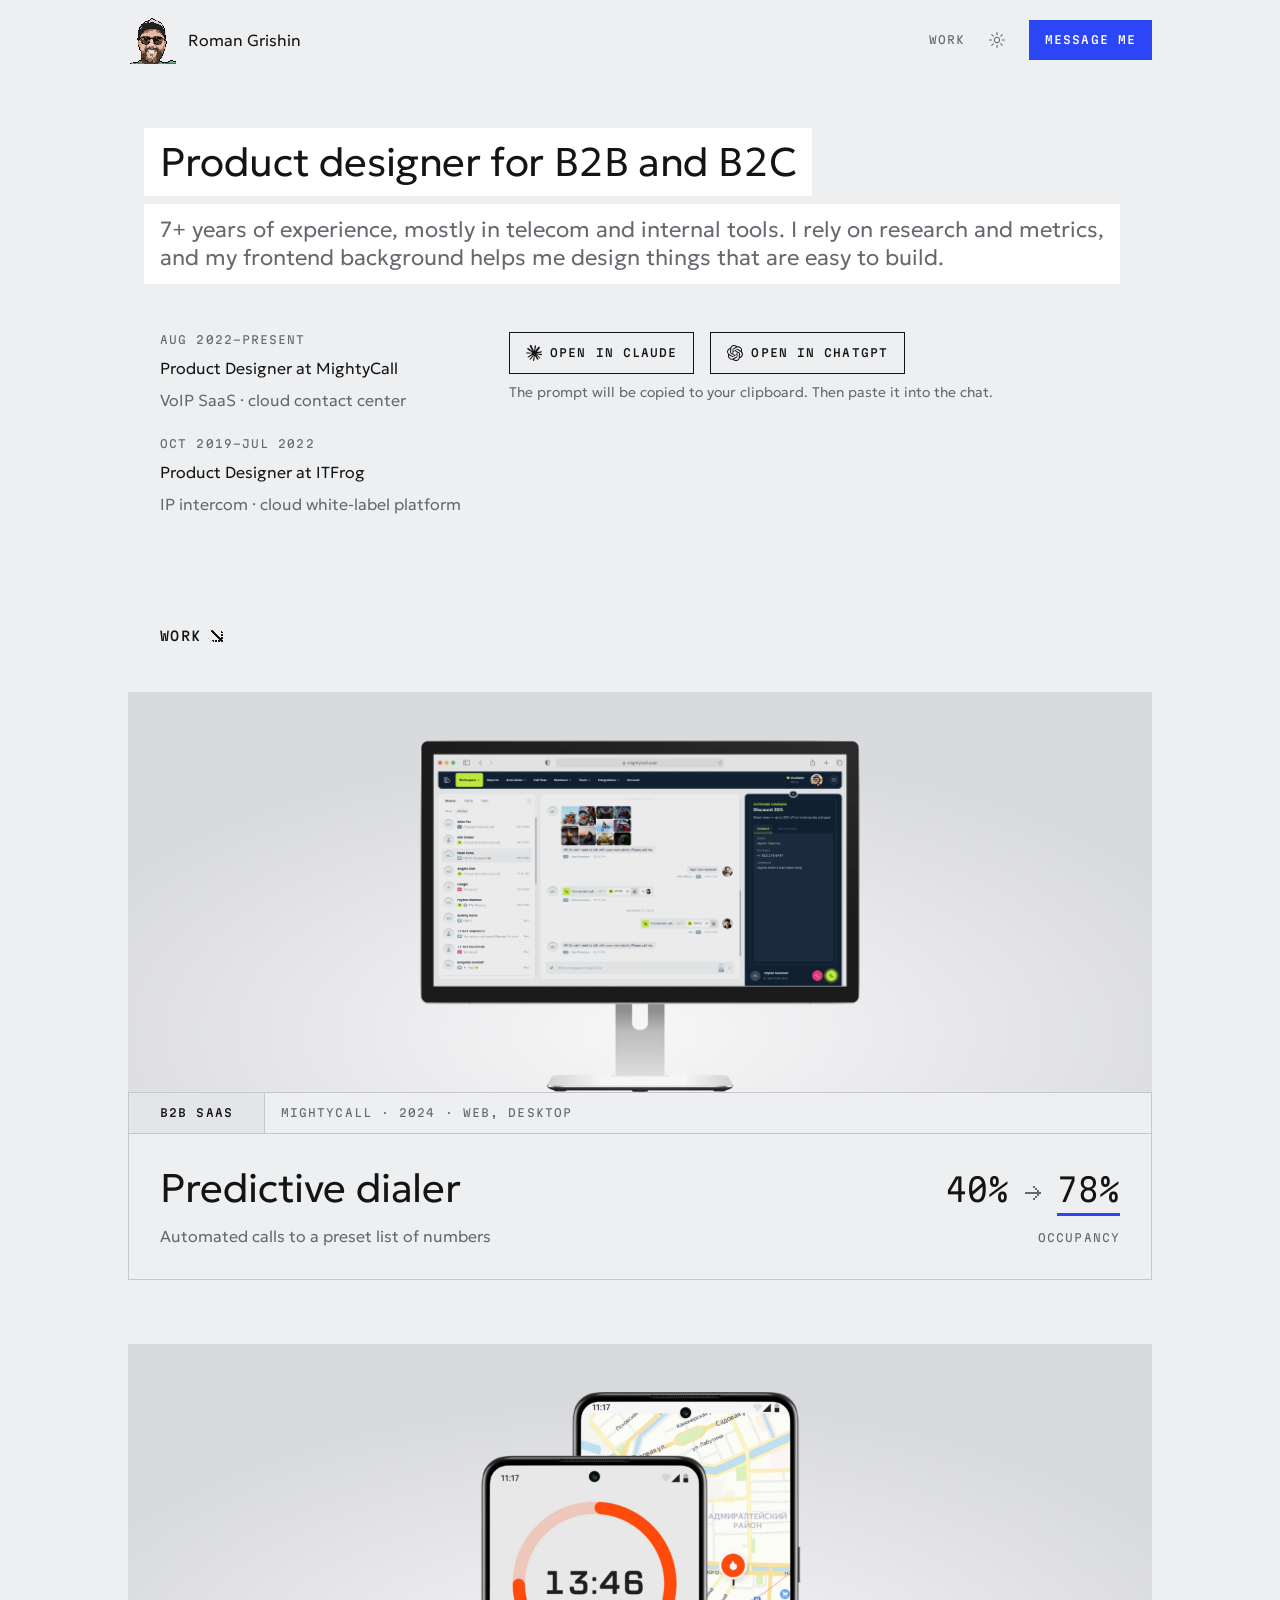
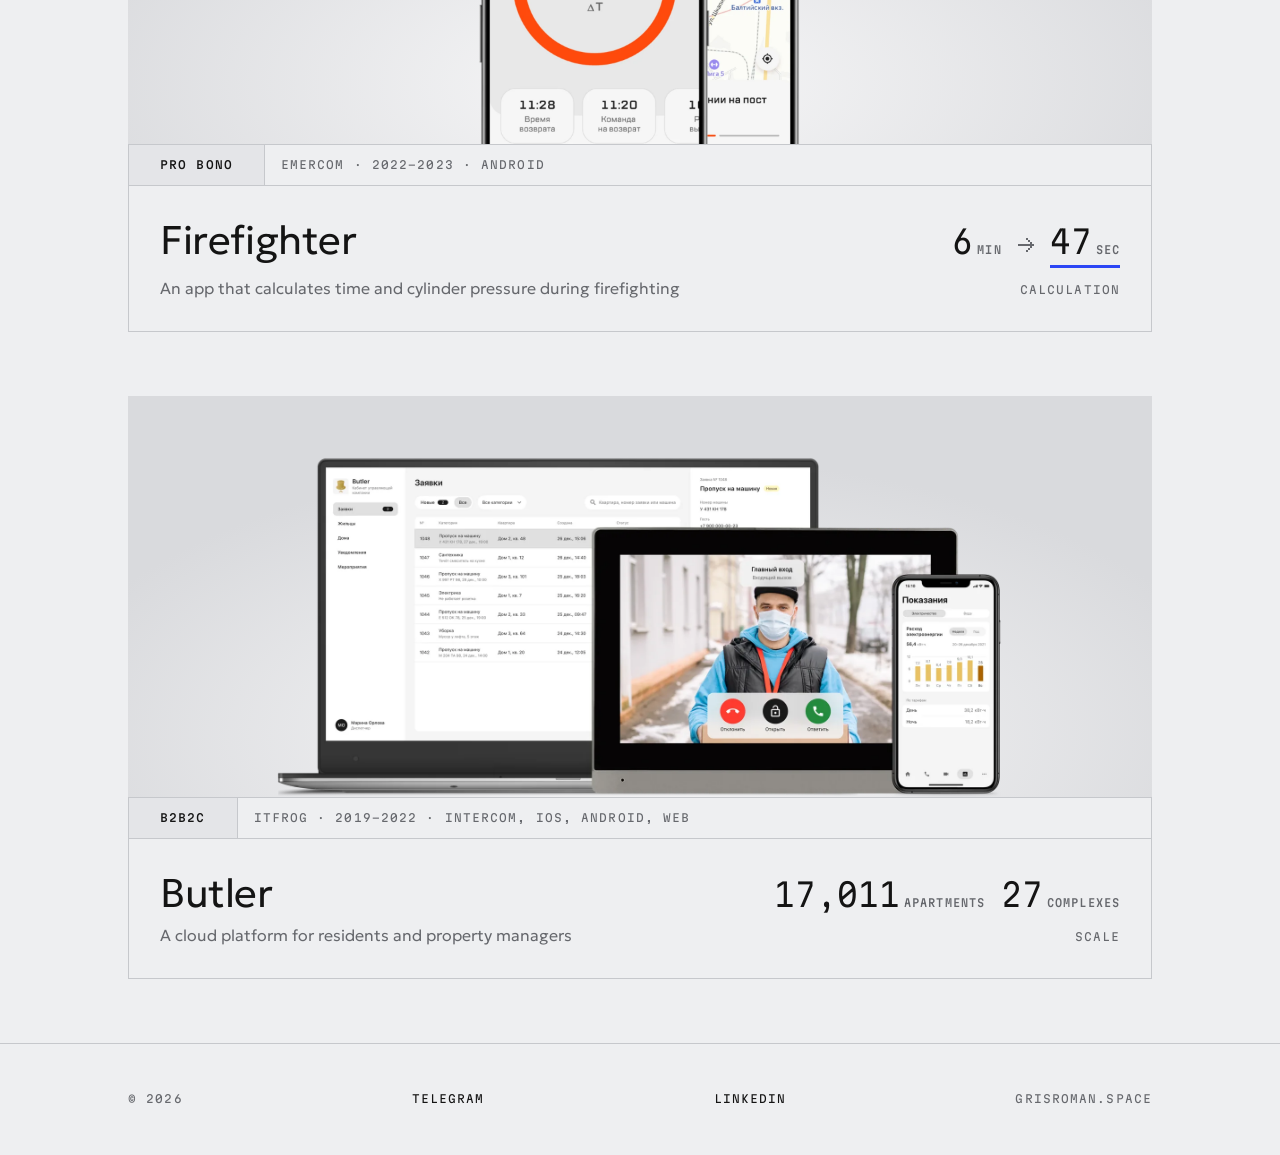
==== en/index.html @ 00d0a49c "Английская главная - Главная на английском: /en/ - Строки, которые пишет скрипт (подсказка темы, кно" ====
<!doctype html>
<html lang="en">
<head>
  <meta charset="utf-8">
  <meta name="viewport" content="width=device-width, initial-scale=1">
  <title>Roman Grishin — Product Designer</title>
  <meta name="description" content="Product designer for B2B and B2C SaaS. Case studies: MightyCall predictive dialer, Firefighter, Butler.">
  <link rel="alternate" hreflang="ru" href="https://grisroman.space/">
  <link rel="alternate" hreflang="en" href="https://grisroman.space/en/">
  <!-- Тема — до отрисовки, чтобы не было вспышки светлой -->
  <script>
    (function () {
      var root = document.documentElement;
      try { var t = localStorage.getItem('theme'); if (t === 'light' || t === 'dark') root.dataset.theme = t; } catch (e) {}
      root.classList.add('js');
    })();
  </script>
  <link rel="preconnect" href="https://fonts.googleapis.com">
  <link rel="preconnect" href="https://fonts.gstatic.com" crossorigin>
  <link rel="stylesheet" href="https://fonts.googleapis.com/css2?family=Geologica:wght@300;400&family=Martian+Mono:wdth,wght@87.5..100,300..500&display=swap">
  <link rel="stylesheet" href="../css/tokens.css?v=43">
  <link rel="stylesheet" href="../css/base.css?v=37">
  <link rel="stylesheet" href="../css/home.css?v=52">
  <link rel="icon" href="../img/avatar.png">
  <script src="../js/main.js?v=51" defer></script>
  <!-- Аналитика GoatCounter: без cookies, баннер не нужен. Локальный просмотр (localhost) не считается -->
  <script data-goatcounter="https://grisroman.goatcounter.com/count" async src="https://gc.zgo.at/count.js"></script>
</head>
<body class="page-home">

<header class="site-header ln ln-b">
  <div class="shell">
    <div class="canvas header">
      <a class="header__me" href="./" aria-label="Roman Grishin, home">
        <img class="header__avatar" src="../img/avatar.png" alt="" width="48" height="48">
        <span class="header__name text-l">Roman Grishin</span>
      </a>
      <nav class="header__nav" aria-label="Main navigation">
        <a class="nav-link label-s" href="#cases">Work</a>
        <!-- RU скрыт до готовности английской версии: <a class="nav-link label-s" href="../" lang="ru" hreflang="ru">RU</a> -->
        <button class="nav-link label-s theme-toggle" type="button" aria-label="Toggle theme">
          <!-- Иконки Radix Icons (MIT): солнце в светлой теме, луна в тёмной -->
          <svg class="theme-icon theme-light" viewBox="0 0 15 15" aria-hidden="true"><path d="M7.5 0C7.77614 0 8 0.223858 8 0.5V2.5C8 2.77614 7.77614 3 7.5 3C7.22386 3 7 2.77614 7 2.5V0.5C7 0.223858 7.22386 0 7.5 0ZM2.1967 2.1967C2.39196 2.00144 2.70854 2.00144 2.90381 2.1967L4.31802 3.61091C4.51328 3.80617 4.51328 4.12276 4.31802 4.31802C4.12276 4.51328 3.80617 4.51328 3.61091 4.31802L2.1967 2.90381C2.00144 2.70854 2.00144 2.39196 2.1967 2.1967ZM0.5 7C0.223858 7 0 7.22386 0 7.5C0 7.77614 0.223858 8 0.5 8H2.5C2.77614 8 3 7.77614 3 7.5C3 7.22386 2.77614 7 2.5 7H0.5ZM2.1967 12.8033C2.00144 12.608 2.00144 12.2915 2.1967 12.0962L3.61091 10.682C3.80617 10.4867 4.12276 10.4867 4.31802 10.682C4.51328 10.8772 4.51328 11.1938 4.31802 11.3891L2.90381 12.8033C2.70854 12.9986 2.39196 12.9986 2.1967 12.8033ZM12.5 7C12.2239 7 12 7.22386 12 7.5C12 7.77614 12.2239 8 12.5 8H14.5C14.7761 8 15 7.77614 15 7.5C15 7.22386 14.7761 7 14.5 7H12.5ZM10.682 4.31802C10.4867 4.12276 10.4867 3.80617 10.682 3.61091L12.0962 2.1967C12.2915 2.00144 12.608 2.00144 12.8033 2.1967C12.9986 2.39196 12.9986 2.70854 12.8033 2.90381L11.3891 4.31802C11.1938 4.51328 10.8772 4.51328 10.682 4.31802ZM8 12.5C8 12.2239 7.77614 12 7.5 12C7.22386 12 7 12.2239 7 12.5V14.5C7 14.7761 7.22386 15 7.5 15C7.77614 15 8 14.7761 8 14.5V12.5ZM10.682 10.682C10.8772 10.4867 11.1938 10.4867 11.3891 10.682L12.8033 12.0962C12.9986 12.2915 12.9986 12.608 12.8033 12.8033C12.608 12.9986 12.2915 12.9986 12.0962 12.8033L10.682 11.3891C10.4867 11.1938 10.4867 10.8772 10.682 10.682ZM5.5 7.5C5.5 6.39543 6.39543 5.5 7.5 5.5C8.60457 5.5 9.5 6.39543 9.5 7.5C9.5 8.60457 8.60457 9.5 7.5 9.5C6.39543 9.5 5.5 8.60457 5.5 7.5ZM7.5 4.5C5.84315 4.5 4.5 5.84315 4.5 7.5C4.5 9.15685 5.84315 10.5 7.5 10.5C9.15685 10.5 10.5 9.15685 10.5 7.5C10.5 5.84315 9.15685 4.5 7.5 4.5Z" fill="currentColor" fill-rule="evenodd" clip-rule="evenodd"/></svg>
          <svg class="theme-icon theme-dark" viewBox="0 0 15 15" aria-hidden="true"><path d="M2.89998 0.499976C2.89998 0.279062 2.72089 0.0999756 2.49998 0.0999756C2.27906 0.0999756 2.09998 0.279062 2.09998 0.499976V1.09998H1.49998C1.27906 1.09998 1.09998 1.27906 1.09998 1.49998C1.09998 1.72089 1.27906 1.89998 1.49998 1.89998H2.09998V2.49998C2.09998 2.72089 2.27906 2.89998 2.49998 2.89998C2.72089 2.89998 2.89998 2.72089 2.89998 2.49998V1.89998H3.49998C3.72089 1.89998 3.89998 1.72089 3.89998 1.49998C3.89998 1.27906 3.72089 1.09998 3.49998 1.09998H2.89998V0.499976ZM5.89998 3.49998C5.89998 3.27906 5.72089 3.09998 5.49998 3.09998C5.27906 3.09998 5.09998 3.27906 5.09998 3.49998V4.09998H4.49998C4.27906 4.09998 4.09998 4.27906 4.09998 4.49998C4.09998 4.72089 4.27906 4.89998 4.49998 4.89998H5.09998V5.49998C5.09998 5.72089 5.27906 5.89998 5.49998 5.89998C5.72089 5.89998 5.89998 5.72089 5.89998 5.49998V4.89998H6.49998C6.72089 4.89998 6.89998 4.72089 6.89998 4.49998C6.89998 4.27906 6.72089 4.09998 6.49998 4.09998H5.89998V3.49998ZM1.89998 6.49998C1.89998 6.27906 1.72089 6.09998 1.49998 6.09998C1.27906 6.09998 1.09998 6.27906 1.09998 6.49998V7.09998H0.499976C0.279062 7.09998 0.0999756 7.27906 0.0999756 7.49998C0.0999756 7.72089 0.279062 7.89998 0.499976 7.89998H1.09998V8.49998C1.09998 8.72089 1.27906 8.89997 1.49998 8.89997C1.72089 8.89997 1.89998 8.72089 1.89998 8.49998V7.89998H2.49998C2.72089 7.89998 2.89998 7.72089 2.89998 7.49998C2.89998 7.27906 2.72089 7.09998 2.49998 7.09998H1.89998V6.49998ZM8.54406 0.98184L8.24618 0.941586C8.03275 0.917676 7.90692 1.1655 8.02936 1.34194C8.17013 1.54479 8.29981 1.75592 8.41754 1.97445C8.91878 2.90485 9.20322 3.96932 9.20322 5.10022C9.20322 8.37201 6.82247 11.0878 3.69887 11.6097C3.45736 11.65 3.20988 11.6772 2.96008 11.6906C2.74563 11.702 2.62729 11.9535 2.77721 12.1072C2.84551 12.1773 2.91535 12.2458 2.98667 12.3128L3.05883 12.3795L3.31883 12.6045L3.50684 12.7532L3.62796 12.8433L3.81491 12.9742L3.99079 13.089C4.11175 13.1651 4.23536 13.2375 4.36157 13.3059L4.62496 13.4412L4.88553 13.5607L5.18837 13.6828L5.43169 13.7686C5.56564 13.8128 5.70149 13.8529 5.83857 13.8885C5.94262 13.9155 6.04767 13.9401 6.15405 13.9622C6.27993 13.9883 6.40713 14.0109 6.53544 14.0298L6.85241 14.0685L7.11934 14.0892C7.24637 14.0965 7.37436 14.1002 7.50322 14.1002C11.1483 14.1002 14.1032 11.1453 14.1032 7.50023C14.1032 7.25044 14.0893 7.00389 14.0623 6.76131L14.0255 6.48407C13.991 6.26083 13.9453 6.04129 13.8891 5.82642C13.8213 5.56709 13.7382 5.31398 13.6409 5.06881L13.5279 4.80132L13.4507 4.63542L13.3766 4.48666C13.2178 4.17773 13.0353 3.88295 12.8312 3.60423L12.6782 3.40352L12.4793 3.16432L12.3157 2.98361L12.1961 2.85951L12.0355 2.70246L11.8134 2.50184L11.4925 2.24191L11.2483 2.06498L10.9562 1.87446L10.6346 1.68894L10.3073 1.52378L10.1938 1.47176L9.95488 1.3706L9.67791 1.2669L9.42566 1.1846L9.10075 1.09489L8.83599 1.03486L8.54406 0.98184ZM10.4032 5.30023C10.4032 4.27588 10.2002 3.29829 9.83244 2.40604C11.7623 3.28995 13.1032 5.23862 13.1032 7.50023C13.1032 10.593 10.596 13.1002 7.50322 13.1002C6.63646 13.1002 5.81597 12.9036 5.08355 12.5522C6.5419 12.0941 7.81081 11.2082 8.74322 10.0416C8.87963 10.2284 9.10028 10.3497 9.34928 10.3497C9.76349 10.3497 10.0993 10.0139 10.0993 9.59971C10.0993 9.24256 9.84965 8.94373 9.51535 8.86816C9.57741 8.75165 9.63653 8.63334 9.6926 8.51332C9.88358 8.63163 10.1088 8.69993 10.35 8.69993C11.0403 8.69993 11.6 8.14028 11.6 7.44993C11.6 6.75976 11.0406 6.20024 10.3505 6.19993C10.3853 5.90487 10.4032 5.60464 10.4032 5.30023Z" fill="currentColor" fill-rule="evenodd" clip-rule="evenodd"/></svg>
        </button>
        <a class="btn label-m" data-goatcounter-click="write-header" href="https://t.me/grisroman" target="_blank" rel="noopener">Message me<span class="visually-hidden"> on Telegram (opens in a new tab)</span></a>
      </nav>
    </div>
  </div>
</header>

<div class="shell">
  <main class="canvas">

    <section class="hero grid" aria-label="About me" data-reveal>
      <div class="hero__plates">
        <h1 class="plate h2">Product designer for B2B and&nbsp;B2C</h1>
        <p class="plate subtitle-2 muted">7+ years of experience, mostly in telecom and internal tools. I rely on research and metrics, and my frontend background helps me design things that are easy to build.</p>
      </div>
      <div class="about__inner">
      <ol class="jobs">
        <li class="job">
          <p class="label-s muted">Aug&nbsp;2022–present</p>
          <p class="text-l">Product Designer at MightyCall</p>
          <p class="text-l muted">VoIP SaaS&nbsp;· cloud contact center</p>
        </li>
        <li class="job">
          <p class="label-s muted">Oct&nbsp;2019–Jul&nbsp;2022</p>
          <p class="text-l">Product Designer at ITFrog</p>
          <p class="text-l muted">IP intercom&nbsp;· cloud white-label platform</p>
        </li>
      </ol>
      <div class="about__text">
        <div class="ask-ai" data-ai-prompt="Read https://grisroman.space/en/llms-full.txt (the full text of Roman Grishin's portfolio) and give a short overview of him as a product designer: experience, strongest results from the case studies, which roles suit him, and how to contact him.">
          <div class="ask-ai__buttons">
            <a class="btn-outline label-m" data-goatcounter-click="ask-claude" href="https://claude.ai/new" target="_blank" rel="noopener"><svg class="btn-logo" viewBox="0 0 24 24" aria-hidden="true"><path d="m4.7144 15.9555 4.7174-2.6471.079-.2307-.079-.1275h-.2307l-.7893-.0486-2.6956-.0729-2.3375-.0971-2.2646-.1214-.5707-.1215-.5343-.7042.0546-.3522.4797-.3218.686.0608 1.5179.1032 2.2767.1578 1.6514.0972 2.4468.255h.3886l.0546-.1579-.1336-.0971-.1032-.0972L6.973 9.8356l-2.55-1.6879-1.3356-.9714-.7225-.4918-.3643-.4614-.1578-1.0078.6557-.7225.8803.0607.2246.0607.8925.686 1.9064 1.4754 2.4893 1.8336.3643.3035.1457-.1032.0182-.0728-.164-.2733-1.3539-2.4467-1.445-2.4893-.6435-1.032-.17-.6194c-.0607-.255-.1032-.4674-.1032-.7285L6.287.1335 6.6997 0l.9957.1336.419.3642.6192 1.4147 1.0018 2.2282 1.5543 3.0296.4553.8985.2429.8318.091.255h.1579v-.1457l.1275-1.706.2368-2.0947.2307-2.6957.0789-.7589.3764-.9107.7468-.4918.5828.2793.4797.686-.0668.4433-.2853 1.8517-.5586 2.9021-.3643 1.9429h.2125l.2429-.2429.9835-1.3053 1.6514-2.0643.7286-.8196.85-.9046.5464-.4311h1.0321l.759 1.1293-.34 1.1657-1.0625 1.3478-.8804 1.1414-1.2628 1.7-.7893 1.36.0729.1093.1882-.0183 2.8535-.607 1.5421-.2794 1.8396-.3157.8318.3886.091.3946-.3278.8075-1.967.4857-2.3072.4614-3.4364.8136-.0425.0304.0486.0607 1.5482.1457.6618.0364h1.621l3.0175.2247.7892.522.4736.6376-.079.4857-1.2142.6193-1.6393-.3886-3.825-.9107-1.3113-.3279h-.1822v.1093l1.0929 1.0686 2.0035 1.8092 2.5075 2.3314.1275.5768-.3218.4554-.34-.0486-2.2039-1.6575-.85-.7468-1.9246-1.621h-.1275v.17l.4432.6496 2.3436 3.5214.1214 1.0807-.17.3521-.6071.2125-.6679-.1214-1.3721-1.9246L14.38 17.959l-1.1414-1.9428-.1397.079-.674 7.2552-.3156.3703-.7286.2793-.6071-.4614-.3218-.7468.3218-1.4753.3886-1.9246.3157-1.53.2853-1.9004.17-.6314-.0121-.0425-.1397.0182-1.4328 1.9672-2.1796 2.9446-1.7243 1.8456-.4128.164-.7164-.3704.0667-.6618.4008-.5889 2.386-3.0357 1.4389-1.882.929-1.0868-.0062-.1579h-.0546l-6.3385 4.1164-1.1293.1457-.4857-.4554.0608-.7467.2307-.2429 1.9064-1.3114Z" fill="currentColor"/></svg>Open in Claude<span class="visually-hidden"> (opens in a new tab, the prompt will be copied)</span></a>
            <a class="btn-outline label-m" data-goatcounter-click="ask-chatgpt" href="https://chatgpt.com/" target="_blank" rel="noopener"><svg class="btn-logo" viewBox="0 0 24 24" aria-hidden="true"><path d="M22.2819 9.8211a5.9847 5.9847 0 0 0-.5157-4.9108 6.0462 6.0462 0 0 0-6.5098-2.9A6.0651 6.0651 0 0 0 4.9807 4.1818a5.9847 5.9847 0 0 0-3.9977 2.9 6.0462 6.0462 0 0 0 .7427 7.0966 5.98 5.98 0 0 0 .511 4.9107 6.051 6.051 0 0 0 6.5146 2.9001A5.9847 5.9847 0 0 0 13.2599 24a6.0557 6.0557 0 0 0 5.7718-4.2058 5.9894 5.9894 0 0 0 3.9977-2.9001 6.0557 6.0557 0 0 0-.7475-7.0729zm-9.022 12.6081a4.4755 4.4755 0 0 1-2.8764-1.0408l.1419-.0804 4.7783-2.7582a.7948.7948 0 0 0 .3927-.6813v-6.7369l2.02 1.1686a.071.071 0 0 1 .038.052v5.5826a4.504 4.504 0 0 1-4.4945 4.4944zm-9.6607-4.1254a4.4708 4.4708 0 0 1-.5346-3.0137l.142.0852 4.783 2.7582a.7712.7712 0 0 0 .7806 0l5.8428-3.3685v2.3324a.0804.0804 0 0 1-.0332.0615L9.74 19.9502a4.4992 4.4992 0 0 1-6.1408-1.6464zM2.3408 7.8956a4.485 4.485 0 0 1 2.3655-1.9728V11.6a.7664.7664 0 0 0 .3879.6765l5.8144 3.3543-2.0201 1.1685a.0757.0757 0 0 1-.071 0l-4.8303-2.7865A4.504 4.504 0 0 1 2.3408 7.872zm16.5963 3.8558L13.1038 8.364 15.1192 7.2a.0757.0757 0 0 1 .071 0l4.8303 2.7913a4.4944 4.4944 0 0 1-.6765 8.1042v-5.6772a.79.79 0 0 0-.407-.667zm2.0107-3.0231l-.142-.0852-4.7735-2.7818a.7759.7759 0 0 0-.7854 0L9.409 9.2297V6.8974a.0662.0662 0 0 1 .0284-.0615l4.8303-2.7866a4.4992 4.4992 0 0 1 6.6802 4.66zM8.3065 12.863l-2.02-1.1638a.0804.0804 0 0 1-.038-.0567V6.0742a4.4992 4.4992 0 0 1 7.3757-3.4537l-.142.0805L8.704 5.459a.7948.7948 0 0 0-.3927.6813zm1.0976-2.3654l2.602-1.4998 2.6069 1.4998v2.9994l-2.5974 1.4997-2.6067-1.4997Z" fill="currentColor"/></svg>Open in ChatGPT<span class="visually-hidden"> (opens in a new tab, the prompt will be copied)</span></a>
          </div>
          <p class="ask-ai__status text-s muted" aria-live="polite">The prompt will be copied to your clipboard. Then paste it into the chat.</p>
        </div>
      </div>
      </div>
    </section>

    <div class="section-head" id="cases">
      <h2 class="section-head__title label-l">Work<svg class="px-arrow px-arrow--down" viewBox="0 0 8 7" shape-rendering="crispEdges" aria-hidden="true"><path d="M0 3h8v1H0zM4 0h1v1H4zM5 1h1v1H5zM6 2h1v1H6zM6 4h1v1H6zM5 5h1v1H5zM4 6h1v1H4z" fill="currentColor"/></svg></h2>
    </div>

    <div class="cases">
      <ul class="cases__list">

      <li class="cases__item" data-reveal>
        <a class="case" href="../cases/predictive-dialer/">
          <div class="case__cover">
            <img class="case__img case__img--monitor theme-light" src="../img/cover-predictive-light.webp" alt="MightyCall agent workspace on a monitor, with a campaign call" width="1800" height="1442" loading="lazy" decoding="async">
            <img class="case__img case__img--monitor theme-dark" src="../img/cover-predictive-dark.webp" alt="MightyCall agent workspace on a monitor, with a campaign call" width="1800" height="1442" loading="lazy" decoding="async">
          </div>
          <div class="case__tagrow ln ln-t ln-b ln-l ln-r">
            <span class="tag label-m">B2B SaaS</span>
            <span class="case__meta label-s muted">MightyCall&nbsp;· 2024&nbsp;· Web, desktop</span>
            <svg class="px-arrow case__arrow" viewBox="0 0 8 7" shape-rendering="crispEdges" aria-hidden="true"><path d="M0 3h8v1H0zM4 0h1v1H4zM5 1h1v1H5zM6 2h1v1H6zM6 4h1v1H6zM5 5h1v1H5zM4 6h1v1H4z" fill="currentColor"/></svg>
          </div>
          <div class="case__body ln ln-b ln-l ln-r grid">
            <h3 class="case__title h2">Predictive dialer</h3>
            <p class="case__desc text-l muted">Automated calls to a preset list of numbers</p>
            <p class="case__values"><span class="visually-hidden">Before </span><span class="h3 value">40%</span><svg class="px-arrow case__to" viewBox="0 0 8 7" shape-rendering="crispEdges" aria-hidden="true"><path d="M0 3h8v1H0zM4 0h1v1H4zM5 1h1v1H5zM6 2h1v1H6zM6 4h1v1H6zM5 5h1v1H5zM4 6h1v1H4z" fill="currentColor"/></svg><span class="visually-hidden"> after </span><span class="h3 value result__after">78%</span></p>
            <p class="case__metric label-s muted">Occupancy</p>
          </div>
        </a>
      </li>

      <li class="cases__item" data-reveal>
        <a class="case" href="../cases/firefighter/">
          <div class="case__cover">
            <img class="case__img theme-light" src="../img/cover-firefighter.webp" alt="Firefighter app screens: crew work timer and map" width="1680" height="1056" loading="lazy" decoding="async">
            <img class="case__img theme-dark" src="../img/cover-firefighter-dark.webp" alt="Firefighter app screens: crew work timer and map" width="1680" height="1056" loading="lazy" decoding="async">
          </div>
          <div class="case__tagrow ln ln-t ln-b ln-l ln-r">
            <span class="tag label-m">Pro bono</span>
            <span class="case__meta label-s muted">EMERCOM&nbsp;· 2022–2023&nbsp;· Android</span>
            <svg class="px-arrow case__arrow" viewBox="0 0 8 7" shape-rendering="crispEdges" aria-hidden="true"><path d="M0 3h8v1H0zM4 0h1v1H4zM5 1h1v1H5zM6 2h1v1H6zM6 4h1v1H6zM5 5h1v1H5zM4 6h1v1H4z" fill="currentColor"/></svg>
          </div>
          <div class="case__body ln ln-b ln-l ln-r grid">
            <h3 class="case__title h2">Firefighter</h3>
            <p class="case__desc text-l muted">An app that calculates time and cylinder pressure during firefighting</p>
            <p class="case__values"><span class="visually-hidden">Before </span><span class="h3 value">6<span class="value__unit label-m muted">min</span></span><svg class="px-arrow case__to" viewBox="0 0 8 7" shape-rendering="crispEdges" aria-hidden="true"><path d="M0 3h8v1H0zM4 0h1v1H4zM5 1h1v1H5zM6 2h1v1H6zM6 4h1v1H6zM5 5h1v1H5zM4 6h1v1H4z" fill="currentColor"/></svg><span class="visually-hidden"> after </span><span class="h3 value result__after">47<span class="value__unit label-m muted">sec</span></span></p>
            <p class="case__metric label-s muted">Calculation</p>
          </div>
        </a>
      </li>

      <li class="cases__item" data-reveal>
        <a class="case" href="../cases/butler/">
          <div class="case__cover">
            <img class="case__img case__img--wide theme-light" src="../img/cover-butler.webp?v=6" alt="Property management admin panel, intercom and the Butler app" width="1680" height="788" loading="lazy" decoding="async">
            <img class="case__img case__img--wide theme-dark" src="../img/cover-butler-dark.webp?v=6" alt="Property management admin panel, intercom and the Butler app" width="1680" height="788" loading="lazy" decoding="async">
          </div>
          <div class="case__tagrow ln ln-t ln-b ln-l ln-r">
            <span class="tag label-m">B2B2C</span>
            <span class="case__meta label-s muted">ITFrog&nbsp;· 2019–2022&nbsp;· Intercom, iOS, Android, web</span>
            <svg class="px-arrow case__arrow" viewBox="0 0 8 7" shape-rendering="crispEdges" aria-hidden="true"><path d="M0 3h8v1H0zM4 0h1v1H4zM5 1h1v1H5zM6 2h1v1H6zM6 4h1v1H6zM5 5h1v1H5zM4 6h1v1H4z" fill="currentColor"/></svg>
          </div>
          <div class="case__body ln ln-b ln-l ln-r grid">
            <h3 class="case__title h2">Butler</h3>
            <p class="case__desc text-l muted">A cloud platform for residents and property managers</p>
            <p class="case__values"><span class="h3 value">17,011<span class="value__unit label-m muted">apartments</span></span><span class="h3 value">27<span class="value__unit label-m muted">complexes</span></span></p>
            <p class="case__metric label-s muted">Scale</p>
          </div>
        </a>
      </li>
      </ul>
    </div>

  </main>
</div>

<footer class="site-footer ln ln-t">
  <div class="shell">
    <div class="canvas footer">
      <p class="footer__cell label-s muted">©&nbsp;2026</p>
      <a class="footer__cell footer__link label-s" data-goatcounter-click="write-footer-telegram" href="https://t.me/grisroman" target="_blank" rel="noopener">Telegram</a>
      <a class="footer__cell footer__link label-s" data-goatcounter-click="footer-linkedin" href="https://www.linkedin.com/in/roman-grishin/" target="_blank" rel="noopener">LinkedIn</a>
      <p class="footer__cell label-s muted">grisroman.space</p>
    </div>
  </div>
</footer>

</body>
</html>
---- css/tokens.css ----
/*
  Токены стиля D «Холст». Значения — из docs/style/d-holst.md.
  Здесь единственное место с «сырыми» значениями; остальной CSS берёт только переменные.
*/

/* Цвет пунктира анимируется при наведении — для этого переменная зарегистрирована */
@property --dash-color {
  syntax: '<color>';
  inherits: true;
  initial-value: #C6C8CC;
}

:root {
  color-scheme: light;

  /* Цвет — светлая тема (основная) */
  --bg: #EEEFF1;
  --surface: #FFFFFF;
  --screen-frame: #FFFFFF;     /* рамка скриншота продукта Butler: повторяет корпус телефона на обложке (surface кита Butler) */
  --cell: #E4E5E8;
  --cover: #D9DADD;
  --glow: #F7F7F8;
  --fg: #141414;
  --muted: #66686D;
  --on-accent: #FFFFFF;
  --line: #C6C8CC;
  --handle: #141414;
  --accent: #2C46F5;
  --accent-hover: #1F35D6;
  --accent-text: #2C46F5;
  --focus: #2C46F5;

  /* Кнопка на постере видео: постер синий в обеих темах, поэтому кнопка тёмная в обеих темах (в тёмную не переопределяется) */
  --poster-btn: #141414;
  --poster-btn-hover: #2A2B2F;
  --on-poster-btn: #FFFFFF;

  /* Шкала отступов */
  --space-4: 4px;
  --space-8: 8px;
  --space-12: 12px;
  --space-16: 16px;
  --space-24: 24px;
  --space-32: 32px;
  --space-40: 40px;
  --space-48: 48px;
  --space-56: 56px;
  --space-64: 64px;

  /* Линии и маркеры */
  --line-width: 1px;
  --focus-width: 2px;       /* обводка фокуса 2 px со смещением 2 px */
  --link-offset: 3px;       /* смещение подчёркивания ссылки в тексте */
  --accent-line: 2px;       /* линия вставки и цитаты */
  --result-line: 3px;       /* подчёркивание «стало» в блоке результата */
  --mark-cross: 11px;
  --mark-dot: 4px;
  --icon: 12px;
  --arrow-w: 16px;          /* пиксельная стрелка «→» при наведении: сетка 8 × 7, пиксель 2 px */
  --arrow-h: 14px;
  --avatar: 48px;
  --diagram-w: 1600px;      /* ширина широкой схемы: текст схемы не мельче Text/XS, лишнее — прокрутка */
  --px-icon: 14px;          /* пиксельный «+» / «−» аккордеона: сетка 7 × 7, пиксель 2 px */
  --step-num-size: 240px;   /* контурная цифра в карточке шага (декор) */
  --phone-radius: 12% / 5.7%;  /* скругление записи экрана по рамке телефона (710 × 1496) */
  --screen-radius: 6.4% / 2.96%;  /* скругление скриншота Butler по рамке фрейма в Figma (24 на 375 × 812) */
  --cover-monitor: 440px;   /* обложка-монитор (Предиктивный набор): по высоте как соседние карточки */
  --cover-wide: 752px;      /* широкая обложка карточки (Butler: три устройства в ряд) — по высоте как телефоны соседей */
  --phone-w: 50%;           /* скриншот телефона на сцене: доля ширины сцены */
  --scale-seg: 8px;         /* шаговая шкала: сегмент 8, промежуток 2, высота 8 */
  --scale-gap: 2px;
  --scale-h: 8px;

  /* Движение: 200 мс с замедлением в конце; увеличение картинки 2% */
  --motion-duration: 200ms;
  --hint-delay: 400ms;   /* хинт появляется через 400 мс, чтобы не мигать при движении курсора */
  --motion-ease: ease-out;
  --zoom: 1.02;
  --scale-step: 30ms;       /* шкала заполняется по одному сегменту за шаг */
  /* Сетка под курсором на главной: клетка 16, крупная — 8 × 8 клеток, круг подсветки, появление */
  --grid-cell: var(--space-16);
  --grid-major: 128px;
  --grid-radius: 400px;
  --grid-fade: 600ms;

  /* Шрифты */
  --font-sans: 'Geologica', system-ui, sans-serif;
  --font-mono: 'Martian Mono', ui-monospace, monospace;
  --value-wt: 300;          /* значения (всё, что измеряется): Martian Mono Light, чуть уже — в тон Geologica Light */
  --value-stretch: 87.5%;

  /* Шкала текста: ступени (константы). Высота строки — в px, кратно 4 */
  --step-h1-size: 56px;  --step-h1-lh: 60px;  --step-h1-wt: 300; --step-h1-tr: -0.01em;
  --step-h2-size: 40px;  --step-h2-lh: 44px;  --step-h2-wt: 300; --step-h2-tr: -0.01em;
  --step-h3-size: 32px;  --step-h3-lh: 40px;  --step-h3-wt: 300; --step-h3-tr: -0.01em;
  --step-h4-size: 24px;  --step-h4-lh: 32px;  --step-h4-wt: 400; --step-h4-tr: 0;
  --step-h5-size: 20px;  --step-h5-lh: 28px;  --step-h5-wt: 400; --step-h5-tr: 0;
  --step-sub1-size: 28px; --step-sub1-lh: 36px;
  --step-sub2-size: 22px; --step-sub2-lh: 28px;
  --step-sub3-size: 18px; --step-sub3-lh: 24px;

  /* Текст и подписи (на узких экранах не сдвигаются) */
  --text-l-size: 16px;  --text-l-lh: 24px;
  --text-s-size: 14px;  --text-s-lh: 20px;
  --text-xs-size: 12px; --text-xs-lh: 16px;
  --label-l-size: 13px; --label-m-size: 11px; --label-s-size: 11px; --label-lh: 16px;

  /* Роли берут ступень; на узких экранах роль сдвигается на ступень вниз */
  --h1-size: var(--step-h1-size); --h1-lh: var(--step-h1-lh); --h1-wt: var(--step-h1-wt); --h1-tr: var(--step-h1-tr);
  --h2-size: var(--step-h2-size); --h2-lh: var(--step-h2-lh); --h2-wt: var(--step-h2-wt); --h2-tr: var(--step-h2-tr);
  --h3-size: var(--step-h3-size); --h3-lh: var(--step-h3-lh); --h3-wt: var(--step-h3-wt); --h3-tr: var(--step-h3-tr);
  --h4-size: var(--step-h4-size); --h4-lh: var(--step-h4-lh); --h4-wt: var(--step-h4-wt); --h4-tr: var(--step-h4-tr);
  --h5-size: var(--step-h5-size); --h5-lh: var(--step-h5-lh); --h5-wt: var(--step-h5-wt); --h5-tr: var(--step-h5-tr);
  --sub1-size: var(--step-sub1-size); --sub1-lh: var(--step-sub1-lh);
  --sub2-size: var(--step-sub2-size); --sub2-lh: var(--step-sub2-lh);
  --sub3-size: var(--step-sub3-size); --sub3-lh: var(--step-sub3-lh);

  /* Сетка: mobile first (4 колонки) */
  --canvas-max: 1024px;          /* холст; контент на desktop — 960 */
  --reading: 672px;              /* колонка чтения: весь текст сайта (42 кегля Text/L), по центру контента */
  --cols: 4;
  --gutter: var(--space-16);
  --screen-pad: 0px;              /* экран → холст */
  --content-pad: var(--space-16); /* холст → контент */

  --dash-color: var(--line);
}

/* Тёмная тема: по системе, если пользователь не выбрал светлую */
@media (prefers-color-scheme: dark) {
  :root:not([data-theme="light"]) {
    color-scheme: dark;
    --bg: #111113;
    --surface: #1C1D20;
    --screen-frame: #2A2A2A;
    --cell: #18191B;
    --cover: #0C0C0E;
    --glow: #2A2B2F;
    --fg: #E6E7EA;
    --muted: #9A9CA2;
    --on-accent: #141414;
    --line: #2F3136;
    --handle: #E6E7EA;
    --accent: #8A9BFF;
    --accent-hover: #A5B2FF;
    --accent-text: #8A9BFF;
    --focus: #8A9BFF;
  }
}

/* Тёмная тема по выбору пользователя */
:root[data-theme="dark"] {
  color-scheme: dark;
  --bg: #111113;
  --surface: #1C1D20;
  --screen-frame: #2A2A2A;
  --cell: #18191B;
  --cover: #0C0C0E;
  --glow: #2A2B2F;
  --fg: #E6E7EA;
  --muted: #9A9CA2;
  --on-accent: #141414;
  --line: #2F3136;
  --handle: #E6E7EA;
  --accent: #8A9BFF;
  --accent-hover: #A5B2FF;
  --accent-text: #8A9BFF;
  --focus: #8A9BFF;
}

/* Tablet: 8 колонок; H1 → размер H2, H2 → размер H3 */
@media (min-width: 600px) {
  :root {
    --cols: 8;
    --screen-pad: var(--space-24);
    --content-pad: var(--space-24);
    --h1-size: var(--step-h2-size); --h1-lh: var(--step-h2-lh);
    --h2-size: var(--step-h3-size); --h2-lh: var(--step-h3-lh);
  }
}

/* Mobile: все заголовки и подзаголовки на ступень вниз */
@media (max-width: 599px) {
  :root {
    --h1-size: var(--step-h2-size); --h1-lh: var(--step-h2-lh);
    --h2-size: var(--step-h3-size); --h2-lh: var(--step-h3-lh);
    --h3-size: var(--step-h4-size); --h3-lh: var(--step-h4-lh); --h3-wt: var(--step-h4-wt); --h3-tr: var(--step-h4-tr);
    --h4-size: var(--step-h5-size); --h4-lh: var(--step-h5-lh);
    --sub1-size: var(--step-sub2-size); --sub1-lh: var(--step-sub2-lh);
    --sub2-size: var(--step-sub3-size); --sub2-lh: var(--step-sub3-lh);
  }
}

/* Desktop: 12 колонок */
@media (min-width: 1024px) {
  :root {
    --cols: 12;
    --gutter: var(--space-24);
    --screen-pad: var(--space-32);
    --content-pad: var(--space-32);
    --h1-size: var(--step-h1-size); --h1-lh: var(--step-h1-lh);
    --h2-size: var(--step-h2-size); --h2-lh: var(--step-h2-lh);
  }
}
---- css/base.css ----
/* Основа: сброс, стили текста по ролям, линии, маркеры, фокус, сетка, появление. */

*, *::before, *::after { box-sizing: border-box; }
* { margin: 0; }
html { -webkit-text-size-adjust: 100%; }
/* Плавный переход к якорям («Кейсы», «Все кейсы»); при «уменьшить движение» — мгновенно */
@media (prefers-reduced-motion: no-preference) {
  html { scroll-behavior: smooth; }
}
body {
  min-height: 100vh;
  background: var(--bg);
  color: var(--fg);
  font-family: var(--font-sans);
  font-weight: 300;
  font-size: var(--text-l-size);
  line-height: var(--text-l-lh);
  -webkit-font-smoothing: antialiased;
  text-rendering: optimizeLegibility;
}
img, svg, picture { display: block; max-width: 100%; }
a { color: inherit; text-decoration: none; }
button { font: inherit; color: inherit; background: none; border: 0; padding: 0; cursor: pointer; }
ul, ol { list-style: none; padding: 0; }

/* ---------- Стили текста (docs/style/d-holst.md → «Стили текста») ---------- */
.h1 { font-size: var(--h1-size); line-height: var(--h1-lh); font-weight: var(--h1-wt); letter-spacing: var(--h1-tr); }
.h2 { font-size: var(--h2-size); line-height: var(--h2-lh); font-weight: var(--h2-wt); letter-spacing: var(--h2-tr); }
.h3 { font-size: var(--h3-size); line-height: var(--h3-lh); font-weight: var(--h3-wt); letter-spacing: var(--h3-tr); }
.h4 { font-size: var(--h4-size); line-height: var(--h4-lh); font-weight: var(--h4-wt); letter-spacing: var(--h4-tr); }
.h5 { font-size: var(--h5-size); line-height: var(--h5-lh); font-weight: var(--h5-wt); letter-spacing: var(--h5-tr); }
.subtitle-1 { font-size: var(--sub1-size); line-height: var(--sub1-lh); font-weight: 300; }
.subtitle-2 { font-size: var(--sub2-size); line-height: var(--sub2-lh); font-weight: 300; }
.subtitle-3 { font-size: var(--sub3-size); line-height: var(--sub3-lh); font-weight: 300; }
.text-l  { font-size: var(--text-l-size);  line-height: var(--text-l-lh);  font-weight: 300; }
.text-s  { font-size: var(--text-s-size);  line-height: var(--text-s-lh);  font-weight: 300; }
.text-xs { font-size: var(--text-xs-size); line-height: var(--text-xs-lh); font-weight: 300; }
.label-l, .label-m, .label-s {
  font-family: var(--font-mono);
  line-height: var(--label-lh);
  letter-spacing: 0.1em;
  text-transform: uppercase;
}
.label-l { font-size: var(--label-l-size); font-weight: 500; }
.label-m { font-size: var(--label-m-size); font-weight: 500; }
.label-s { font-size: var(--label-s-size); font-weight: 400; }

.h1, .h2, .h3, .h4, .h5 { font-variant-numeric: tabular-nums; }

/* Значение — всё, что измеряется (фактоиды, «было | стало»): размер роли H2 / H3, шрифт подписей Martian Mono.
   Единица — подписью Label/M рядом с числом: пробел в моноширинном шрифте слишком широкий */
.value { font-family: var(--font-mono); font-weight: var(--value-wt); font-stretch: var(--value-stretch); letter-spacing: 0; }
.value__unit { margin-left: var(--space-4); }

/* ---------- Шаговая шкала результата кейса: сегменты по ширине, синим — «стало», тёмной меткой — «было» ---------- */
.scale { display: grid; grid-auto-flow: column; grid-auto-columns: var(--scale-seg); gap: var(--scale-gap); height: var(--scale-h); }
.scale > i { background: var(--line); }
.scale > i.is-base { background: var(--muted); }  /* «было» — тише, чем «стало» */
.scale-pair { display: flex; flex-direction: column; gap: var(--space-4); }  /* полосы «было» и «стало» */
.scale > i.is-change { background: var(--accent-text); }
.scale-row { display: flex; flex-direction: column; gap: var(--space-8); }
.scale-ends { display: flex; justify-content: space-between; }

/* Цвет текста — ролями темы, без прозрачности */
.fg { color: var(--fg); }
.muted { color: var(--muted); }

/* ---------- Линии: сплошные 1 px, цвет --dash-color (line, при наведении muted) ---------- */
.ln {
  --dash-h: linear-gradient(var(--dash-color), var(--dash-color));
  --dash-v: linear-gradient(var(--dash-color), var(--dash-color));
  /* сброс: вложенный .ln не наследует линии родителя */
  --ln-t: none; --ln-b: none; --ln-l: none; --ln-r: none;
  background: var(--ln-t), var(--ln-b), var(--ln-l), var(--ln-r);
}
.ln-t { --ln-t: var(--dash-h) top    / 100% var(--line-width) no-repeat; }
.ln-b { --ln-b: var(--dash-h) bottom / 100% var(--line-width) no-repeat; }
.ln-l { --ln-l: var(--dash-v) left   / var(--line-width) 100% no-repeat; }
.ln-r { --ln-r: var(--dash-v) right  / var(--line-width) 100% no-repeat; }

/* ---------- Маркеры (цвет handle): крестик 11 px, точка 4 px, центром на углу ---------- */
.mark {
  position: absolute;
  z-index: 2;
  transform: translate(-50%, -50%);
  pointer-events: none;
}
.mark--cross {
  width: var(--mark-cross);
  height: var(--mark-cross);
  background:
    linear-gradient(var(--handle), var(--handle)) center / 100% var(--line-width) no-repeat,
    linear-gradient(var(--handle), var(--handle)) center / var(--line-width) 100% no-repeat;
}
.mark--dot {
  width: var(--mark-dot);
  height: var(--mark-dot);
  background: var(--handle);
}
.at-tl { left: 0;    top: 0; }
.at-tr { left: 100%; top: 0; }
.at-bl { left: 0;    top: 100%; }
.at-br { left: 100%; top: 100%; }

/* Рамка выделения: пунктир с полем space/8, крестики TL и BR, точки TR и BL */
.select { position: relative; display: inline-flex; }
.select__frame {
  position: absolute;
  inset: calc(var(--space-8) * -1);
  pointer-events: none;
}

/* ---------- Фокус с клавиатуры ---------- */
:focus-visible {
  outline: var(--focus-width) solid var(--focus);
  outline-offset: var(--focus-width);
}

/* ---------- Сетка ---------- */
.shell { padding-inline: var(--screen-pad); }
.canvas { max-width: var(--canvas-max); margin-inline: auto; }
.grid {
  display: grid;
  grid-template-columns: repeat(var(--cols), minmax(0, 1fr));
  column-gap: var(--gutter);
  padding-inline: var(--content-pad);
}

/* Колонка чтения: текст по центру контента шириной --reading; картинки и карточки — на всю ширину контента */
.reading { justify-self: center; width: 100%; max-width: var(--reading); }

/* ---------- Иконки ---------- */
.icon { width: var(--icon); height: var(--icon); flex: none; }

/* Пиксельная стрелка «→» (сетка 8 × 7, пиксель 2 px). Повёрнутая — та же стрелка, квадраты становятся ромбами */
.px-arrow { width: var(--arrow-w); height: var(--arrow-h); flex: none; }
.px-arrow--down { transform: rotate(45deg); }  /* ↘: указывает на список под заголовком */

/* ---------- Картинки со светлой и тёмной версией: переключает тема ---------- */
.theme-dark { display: none; }
:root[data-theme="dark"] .theme-light { display: none; }
:root[data-theme="dark"] .theme-dark { display: block; }
@media (prefers-color-scheme: dark) {
  :root:not([data-theme="light"]) .theme-light { display: none; }
  :root:not([data-theme="light"]) .theme-dark { display: block; }
}

/* ---------- Появление при прокрутке ----------
   Только прозрачность (положение и размеры не анимируются).
   Без JS и при «уменьшить движение» всё видно сразу. */
.js [data-reveal] {
  opacity: 0;
  transition: opacity var(--motion-duration) var(--motion-ease);
  transition-delay: calc(var(--reveal-order, 0) * var(--motion-duration) / 2);
}
.js [data-reveal].is-visible { opacity: 1; }

@media (prefers-reduced-motion: reduce) {
  .js [data-reveal] { opacity: 1; transition: none; }
  *, *::before, *::after { transition-duration: 0s !important; animation-duration: 0s !important; }
}

.visually-hidden {
  position: absolute; width: 1px; height: 1px; overflow: hidden;
  clip: rect(0 0 0 0); clip-path: inset(50%); white-space: nowrap;
}
---- css/home.css ----
/* Главная. Раскладка — docs/style/d-holst.md → «Сетка → Главная». Mobile first. */

/* ---------- Шапка: прилипает к верху, залита фоном ---------- */
html { scroll-padding-top: calc(var(--avatar) + var(--space-16) * 2); }
.site-header {
  position: sticky;
  top: 0;
  z-index: 10;
}
.site-header.ln { background-color: var(--bg); }
/* Главная: вверху страницы шапка без заливки и линии — лежит на холсте, под ней видна сетка.
   С первого пикселя прокрутки появляются заливка bg и линия (класс .is-scrolled ставит main.js) */
.page-home .site-header.ln {
  background-color: transparent;
  --dash-color: transparent;
  transition: background-color var(--motion-duration) var(--motion-ease), --dash-color var(--motion-duration) var(--motion-ease);
}
.page-home.is-scrolled .site-header.ln { background-color: var(--bg); --dash-color: var(--line); }
/* Прогресс чтения на страницах кейсов: нижняя линия шапки заполняется цветом fg при прокрутке.
   На главной не ставится — там лишний шум */
.read-progress {
  position: absolute; left: 0; bottom: 0;
  width: 0; height: var(--line-width);
  background: var(--fg);
}
.read-progress[hidden] { display: none; }
/* Шапка и футер не упираются в края экрана: поле не меньше поля контента (на mobile холст стоит вплотную, а шапка — нет) */
.site-header .shell,
.site-footer .shell { padding-inline: max(var(--screen-pad), var(--content-pad)); }
.header {
  display: flex;
  align-items: center;
  justify-content: space-between;
  gap: var(--space-16);
  padding-block: var(--space-16);
}
.header__me { display: flex; align-items: center; gap: var(--space-12); }
.header__avatar {
  width: var(--avatar);
  height: var(--avatar);
  image-rendering: pixelated;
}

/* Mobile: всё в одну строку — имя скрыто (аватар ведёт на главную, имя есть в aria-label), промежуток 16 */
.header__name { display: none; }
.header__nav { display: flex; align-items: center; gap: var(--space-16); }
.nav-link {
  display: inline-flex;
  align-items: center;
  gap: var(--space-8);
  color: var(--muted);
  transition: color var(--motion-duration) var(--motion-ease);
}
.nav-link:hover, .nav-link:focus-visible { color: var(--fg); }

/* Зона нажатия ссылок шапки — 48 по высоте (как аватар), по бокам на половину промежутка (8, с tablet 12):
   зоны соседей смыкаются, но не перекрываются. Раскладка шапки не меняется */
.nav-link { position: relative; }
.nav-link::before {
  content: "";
  position: absolute;
  inset: calc(-1 * var(--space-16)) calc(-1 * var(--space-8));
}

/* Хинт у кнопок без подписи (по Контур.Гайдам): инверсия как у тега, без стрелки и скруглений.
   Ставит и показывает main.js — над кнопкой или под ней через space/8 */
.hint {
  position: fixed;
  z-index: 20;
  max-width: calc(100vw - var(--space-16) * 2);
  padding: var(--space-8) var(--space-12);
  background: var(--fg);
  color: var(--bg);
  text-align: center;
  pointer-events: none;
}
.hint[hidden] { display: none; }

/* Тема — только иконка: солнце в светлой теме, луна в тёмной (Radix Icons) */
.theme-icon { width: var(--space-16); height: var(--space-16); flex: none; }



/* Кнопка: заливка accent, поля 12/16 */
.btn {
  display: inline-flex;
  align-items: center;
  padding: var(--space-12) var(--space-16);
  background: var(--accent);
  color: var(--on-accent);
  transition: background-color var(--motion-duration) var(--motion-ease);
}
.btn:hover, .btn:focus-visible { background: var(--accent-hover); }

/* Контурная кнопка (ссылки на сторы): поля 12/16 */
.btn-outline {
  display: inline-flex;
  align-items: center;
  padding: var(--space-12) var(--space-16);
  border: var(--line-width) solid var(--fg);
  color: var(--fg);
  transition: background-color var(--motion-duration) var(--motion-ease), color var(--motion-duration) var(--motion-ease);
}
.btn-outline:hover, .btn-outline:focus-visible { background: var(--fg); color: var(--bg); }
/* Логотип в кнопке (нейросети, сторы) — 16, цветом текста, от текста space/8 */
.btn-outline { gap: var(--space-8); }
.btn-logo { width: var(--space-16); height: var(--space-16); flex: none; }

/* ---------- Hero: плашки surface, поля 12/16; текст плашки — по краю контента ---------- */
/* Hero и опыт — один блок: заголовок → описание (8), ниже строка «опыт | кнопки нейросетей» через 48 */
.hero { padding-block: var(--space-48); row-gap: var(--space-48); }
.hero__plates {
  grid-column: 1 / -1;
  display: flex;
  flex-direction: column;
  align-items: flex-start;
  gap: var(--space-8); /* заголовок → подзаголовок */
}
/* Плашка выходит за колонку чтения на своё поле, текст стоит на линии колонки.
   На mobile поле экрана 16 — плашка от края до края, иначе слева она у края экрана, а справа нет */
.plate {
  margin-left: calc(var(--space-16) * -1);
  background: var(--surface);
  padding: var(--space-12) var(--space-16);
}
@media (max-width: 599px) {
  .hero__plates { align-items: stretch; }
  .plate { margin-inline: calc(var(--space-16) * -1); }
}

/* Кнопки «Открыть в Claude / ChatGPT» справа от опыта: чат открывается пустым,
   запрос копируется в буфер, нейросеть читает текстовую версию сайта /llms-full.txt */
.meta-pair { display: flex; flex-direction: column; gap: var(--space-8); }
.ask-ai {
  display: flex;
  flex-direction: column;
  gap: var(--space-8);          /* кнопки → подсказка: основной → вторичный */
}
.ask-ai__buttons {
  display: flex;
  flex-wrap: wrap;
  gap: var(--space-16);         /* между контурными кнопками: 8 слипается рамками */
}


/* ---------- Опыт и «Обо мне» ---------- */
/* Строка под описанием на всю ширину контента: опыт по ширине самой длинной строки, отступ space/48,
   кнопки нейросетей — всё остальное. На mobile — друг под другом */
.about__inner { grid-column: 1 / -1; display: grid; gap: var(--space-32) var(--space-48); }
.jobs { display: flex; flex-direction: column; gap: var(--space-24); }
.job, .about__text { display: flex; flex-direction: column; gap: var(--space-8); }

/* ---------- Заголовок секции ---------- */
.section-head {
  /* до заголовка — 48 (hero) + 64, после — 48: заголовок держится за список (до ≥ 2 × после) */
  padding: var(--space-64) var(--content-pad) var(--space-48);
  scroll-margin-top: var(--space-16);
}
.section-head__title { display: flex; align-items: center; gap: var(--space-8); }

/* ---------- Список кейсов: карточки через 64, и после последней — 64 до футера ---------- */
.cases__item { padding-bottom: var(--space-64); }

/* ---------- Карточка кейса ---------- */
/* Без заливки. Сверху картинка на сцене cover со свечением, без рамки; рамка — у нижней части:
   строка тега и текст (линии .ln у .case__tagrow и .case__body) */
.case {
  display: block;
  transition: --dash-color var(--motion-duration) var(--motion-ease);
}
.case__cover {
  overflow: hidden;
  /* «Углубление» cover со свечением glow под скриншотом */
  background: radial-gradient(60% 70% at 50% 85%, var(--glow), var(--cover));
  padding: var(--space-24) var(--content-pad) 0;
}
.case__img {
  width: 100%;
  max-width: 560px;
  height: auto;
  margin-inline: auto;
  transform-origin: 50% 100%;
  transition: transform var(--motion-duration) var(--motion-ease);
}
.case__img--wide { max-width: var(--cover-wide); }
.case__img--monitor { max-width: var(--cover-monitor); }

.case__tagrow { display: flex; align-items: stretch; }
/* Тег — мягкая заливка cell, текст fg; заливка отступает от линий строки на их толщину, справа разделитель */
.tag {
  display: flex;
  align-items: center;
  flex: none;
  margin-block: var(--line-width);
  margin-left: var(--line-width);
  /* текст тега на линии названия: поле контента (16 / 24 / 32) минус отступ заливки от линии */
  padding: var(--space-12) var(--content-pad) var(--space-12) calc(var(--content-pad) - var(--line-width));
  background: var(--dash-v) right / var(--line-width) 100% no-repeat, var(--cell);
  color: var(--fg);
}
.case__meta {
  display: flex;
  align-items: center;
  padding: var(--space-12) var(--space-16);
}
.case__arrow {
  align-self: center;
  margin-left: auto;
  margin-right: var(--content-pad);
  color: var(--fg);
  opacity: 0;
  transition: opacity var(--motion-duration) var(--motion-ease);
}

/* Тело: название и описание слева, результат справа — цифры на линии названия, подпись на линии описания.
   На mobile всё друг под другом: название → описание → цифры → подпись */
.case__body { row-gap: 0; padding-block: var(--space-32); }
.case__title, .case__desc, .case__values, .case__metric { grid-column: 1 / -1; }
.case__desc { margin-top: var(--space-8); }      /* заголовок → описание */
.case__values {
  display: flex;
  align-items: baseline;
  gap: var(--space-16);
  margin-top: var(--space-24);                  /* блок → блок внутри карточки */
}
.case__metric { margin-top: var(--space-8); }   /* цифры → подпись, как в фактоиде */
.case__to { align-self: center; color: var(--muted); }  /* пиксельная стрелка «было → стало» */
/* Подчёркивание «стало»: линия 3 px accent-text, зазор space/4 от текста */
.result__after {
  display: inline-block;
  padding-bottom: calc(var(--space-4) + var(--result-line));
  background: linear-gradient(var(--accent-text), var(--accent-text)) left bottom / 100% var(--result-line) no-repeat;
}

/* Наведение = фокус: рамка line → muted (fg слишком резкий), стрелка, картинка +2% */
.case:hover, .case:focus-visible { --dash-color: var(--muted); }
.case:hover .case__arrow, .case:focus-visible .case__arrow { opacity: 1; }
.case:hover .case__img, .case:focus-visible .case__img { transform: scale(var(--zoom)); }
@media (prefers-reduced-motion: reduce) {
  .case:hover .case__img, .case:focus-visible .case__img { transform: none; }
}

/* ---------- Сетка под курсором (только главная, только с мышью) ----------
   Клетка 16 цветом cell, крупная 128 цветом line; видна кругом вокруг курсора. Слой — на всю страницу,
   координаты страницы: при прокрутке подсветка уезжает вместе с ней и возвращается при движении мыши */
.page-home { position: relative; }
.page-home::before {
  content: "";
  position: absolute;
  inset: 0;
  z-index: -1;
  pointer-events: none;
  background:
    linear-gradient(90deg, var(--line) var(--line-width), transparent 0) 0 0 / var(--grid-major) var(--grid-major),
    linear-gradient(var(--line) var(--line-width), transparent 0) 0 0 / var(--grid-major) var(--grid-major),
    linear-gradient(90deg, var(--cell) var(--line-width), transparent 0) 0 0 / var(--grid-cell) var(--grid-cell),
    linear-gradient(var(--cell) var(--line-width), transparent 0) 0 0 / var(--grid-cell) var(--grid-cell);
  -webkit-mask-image: radial-gradient(circle at var(--cursor-x, 50%) var(--cursor-y, 50%), #000 0, transparent var(--grid-radius));
          mask-image: radial-gradient(circle at var(--cursor-x, 50%) var(--cursor-y, 50%), #000 0, transparent var(--grid-radius));
  opacity: 0;
  transition: opacity var(--grid-fade) var(--motion-ease);
}
.page-home.is-lit::before { opacity: 1; }
.page-home.is-jump::before { transition: none; }  /* мгновенно погасить перед переносом к курсору */
@media (hover: none), (prefers-reduced-motion: reduce) {
  .page-home::before { display: none; }
}

/* ---------- Футер: 2 × 2 на mobile, 4 ячейки шире ---------- */
/* Ячейки без боковых полей; между текстами — всё свободное место, но не меньше space/16 */
.footer {
  display: grid;
  grid-template-columns: 1fr 1fr;
  gap: var(--space-16);
  padding-block: var(--space-48);
}
.footer__link { transition: color var(--motion-duration) var(--motion-ease); }
.footer__link:hover, .footer__link:focus-visible { color: var(--accent-text); }

/* ================= Tablet: 8 колонок ================= */
@media (min-width: 600px) {
  .header { flex-wrap: wrap; }
  .header__name { display: inline; }
  .header__nav { gap: var(--space-24); }
  .nav-link::before { inset: calc(-1 * var(--space-16)) calc(-1 * var(--space-12)); }

  .about__inner { grid-template-columns: max-content minmax(0, 1fr); }

  .case__cover { padding-top: var(--space-48); }

  /* Две строки, две общие линии: название | цифры, описание | подпись */
  .case__body { row-gap: var(--space-8); align-items: baseline; }
  .case__title, .case__desc { grid-column: 1 / span 5; }
  .case__values, .case__metric { grid-column: 6 / -1; justify-self: end; margin-top: 0; }
  .case__title, .case__values { grid-row: 1; }
  .case__desc, .case__metric { grid-row: 2; margin-top: 0; }

  .footer {
    display: flex;
    justify-content: space-between;
  }
}

/* ================= Desktop: 12 колонок ================= */
@media (min-width: 1024px) {
  .case__title, .case__desc { grid-column: 1 / span 7; }
  .case__values, .case__metric { grid-column: 8 / -1; }
}
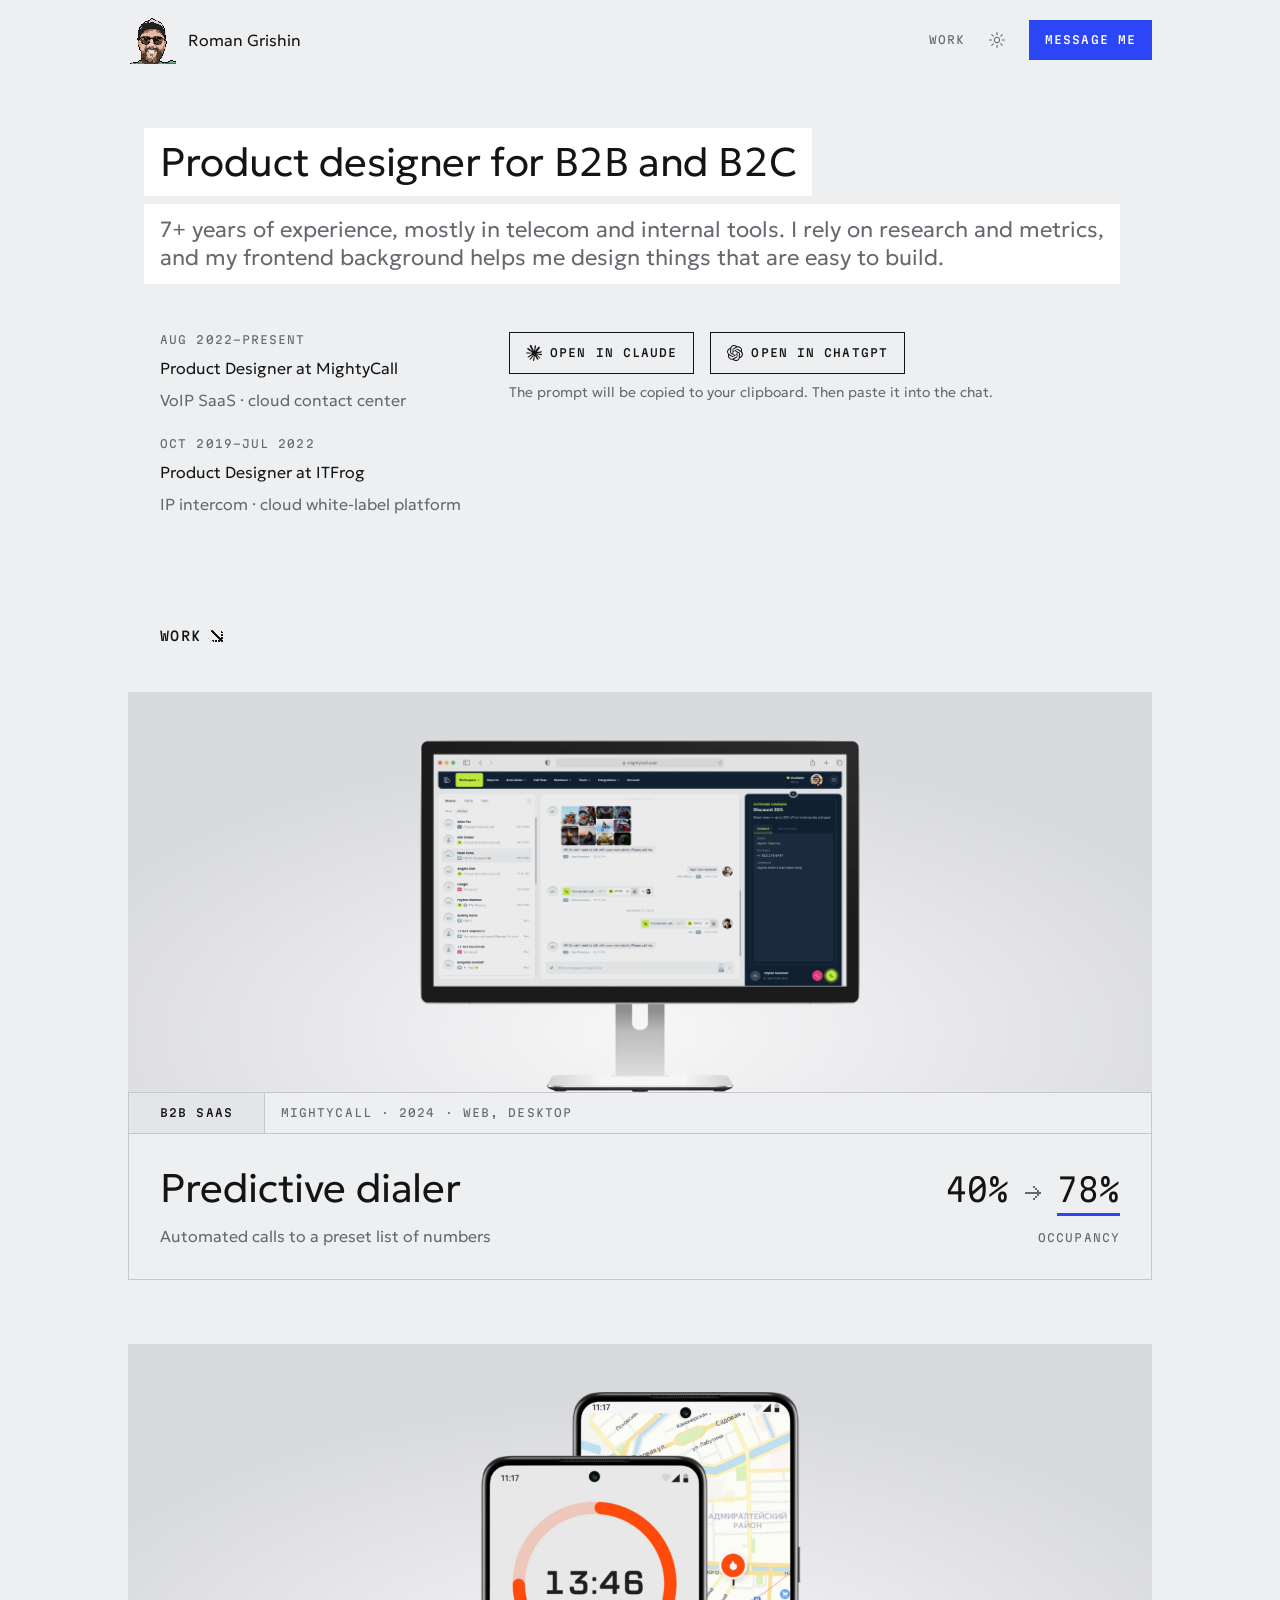
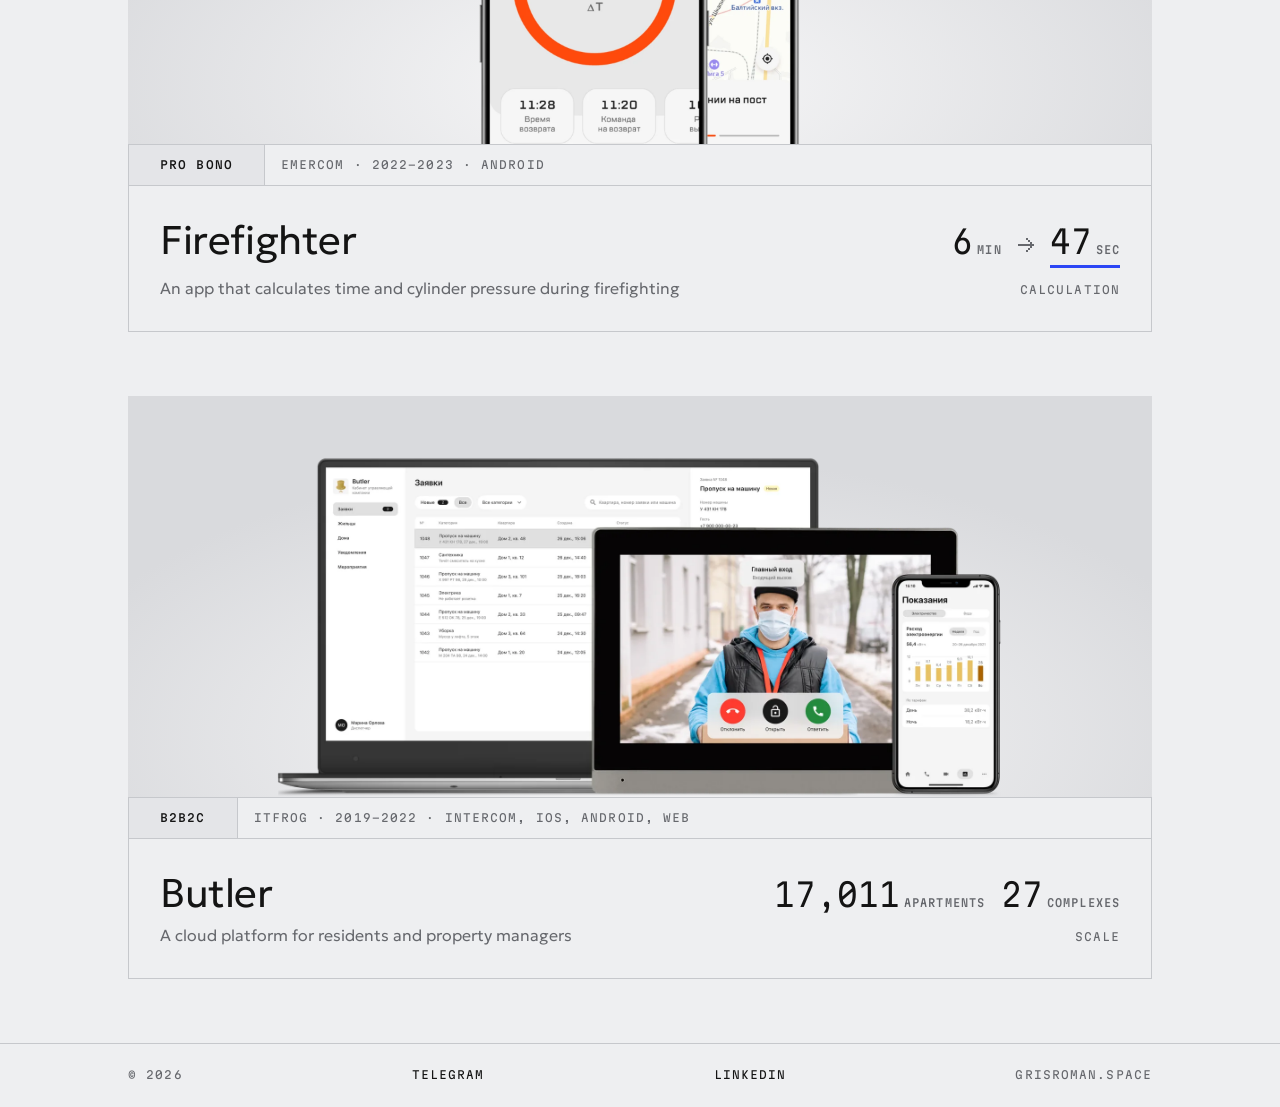
==== commit c4b4fc32: "Английский кейс Butler" ====
--- a/en/index.html
+++ b/en/index.html
@@ -19,10 +19,10 @@
   <link rel="preconnect" href="https://fonts.gstatic.com" crossorigin>
   <link rel="stylesheet" href="https://fonts.googleapis.com/css2?family=Geologica:wght@300;400&family=Martian+Mono:wdth,wght@87.5..100,300..500&display=swap">
   <link rel="stylesheet" href="../css/tokens.css?v=43">
-  <link rel="stylesheet" href="../css/base.css?v=37">
+  <link rel="stylesheet" href="../css/base.css?v=38">
   <link rel="stylesheet" href="../css/home.css?v=52">
   <link rel="icon" href="../img/avatar.png">
-  <script src="../js/main.js?v=51" defer></script>
+  <script src="../js/main.js?v=52" defer></script>
   <!-- Аналитика GoatCounter: без cookies, баннер не нужен. Локальный просмотр (localhost) не считается -->
   <script data-goatcounter="https://grisroman.goatcounter.com/count" async src="https://gc.zgo.at/count.js"></script>
 </head>
@@ -90,7 +90,7 @@
       <ul class="cases__list">
 
       <li class="cases__item" data-reveal>
-        <a class="case" href="../cases/predictive-dialer/">
+        <a class="case" href="cases/predictive-dialer/">
           <div class="case__cover">
             <img class="case__img case__img--monitor theme-light" src="../img/cover-predictive-light.webp" alt="MightyCall agent workspace on a monitor, with a campaign call" width="1800" height="1442" loading="lazy" decoding="async">
             <img class="case__img case__img--monitor theme-dark" src="../img/cover-predictive-dark.webp" alt="MightyCall agent workspace on a monitor, with a campaign call" width="1800" height="1442" loading="lazy" decoding="async">
@@ -110,7 +110,7 @@
       </li>
 
       <li class="cases__item" data-reveal>
-        <a class="case" href="../cases/firefighter/">
+        <a class="case" href="cases/firefighter/">
           <div class="case__cover">
             <img class="case__img theme-light" src="../img/cover-firefighter.webp" alt="Firefighter app screens: crew work timer and map" width="1680" height="1056" loading="lazy" decoding="async">
             <img class="case__img theme-dark" src="../img/cover-firefighter-dark.webp" alt="Firefighter app screens: crew work timer and map" width="1680" height="1056" loading="lazy" decoding="async">
@@ -130,7 +130,7 @@
       </li>
 
       <li class="cases__item" data-reveal>
-        <a class="case" href="../cases/butler/">
+        <a class="case" href="cases/butler/">
           <div class="case__cover">
             <img class="case__img case__img--wide theme-light" src="../img/cover-butler.webp?v=6" alt="Property management admin panel, intercom and the Butler app" width="1680" height="788" loading="lazy" decoding="async">
             <img class="case__img case__img--wide theme-dark" src="../img/cover-butler-dark.webp?v=6" alt="Property management admin panel, intercom and the Butler app" width="1680" height="788" loading="lazy" decoding="async">
--- a/css/tokens.css
+++ b/css/tokens.css
@@ -60,6 +60,7 @@
   --arrow-h: 14px;
   --avatar: 48px;
   --diagram-w: 1600px;      /* ширина широкой схемы: текст схемы не мельче Text/XS, лишнее — прокрутка */
+  --minimap-w: 320px;       /* ширина мини-карты большой схемы: рамка видимой части не теряется на вытянутой схеме */
   --px-icon: 14px;          /* пиксельный «+» / «−» аккордеона: сетка 7 × 7, пиксель 2 px */
   --step-num-size: 240px;   /* контурная цифра в карточке шага (декор) */
   --phone-radius: 12% / 5.7%;  /* скругление записи экрана по рамке телефона (710 × 1496) */
--- a/css/base.css
+++ b/css/base.css
@@ -18,6 +18,7 @@
   -webkit-font-smoothing: antialiased;
   text-rendering: optimizeLegibility;
 }
+::selection { background: var(--fg); color: var(--bg); }  /* выделение — перестановка ролей текста и фона, без нового цвета */
 img, svg, picture { display: block; max-width: 100%; }
 a { color: inherit; text-decoration: none; }
 button { font: inherit; color: inherit; background: none; border: 0; padding: 0; cursor: pointer; }
--- a/css/home.css
+++ b/css/home.css
@@ -272,7 +272,7 @@
   display: grid;
   grid-template-columns: 1fr 1fr;
   gap: var(--space-16);
-  padding-block: var(--space-48);
+  padding-block: var(--space-24);
 }
 .footer__link { transition: color var(--motion-duration) var(--motion-ease); }
 .footer__link:hover, .footer__link:focus-visible { color: var(--accent-text); }
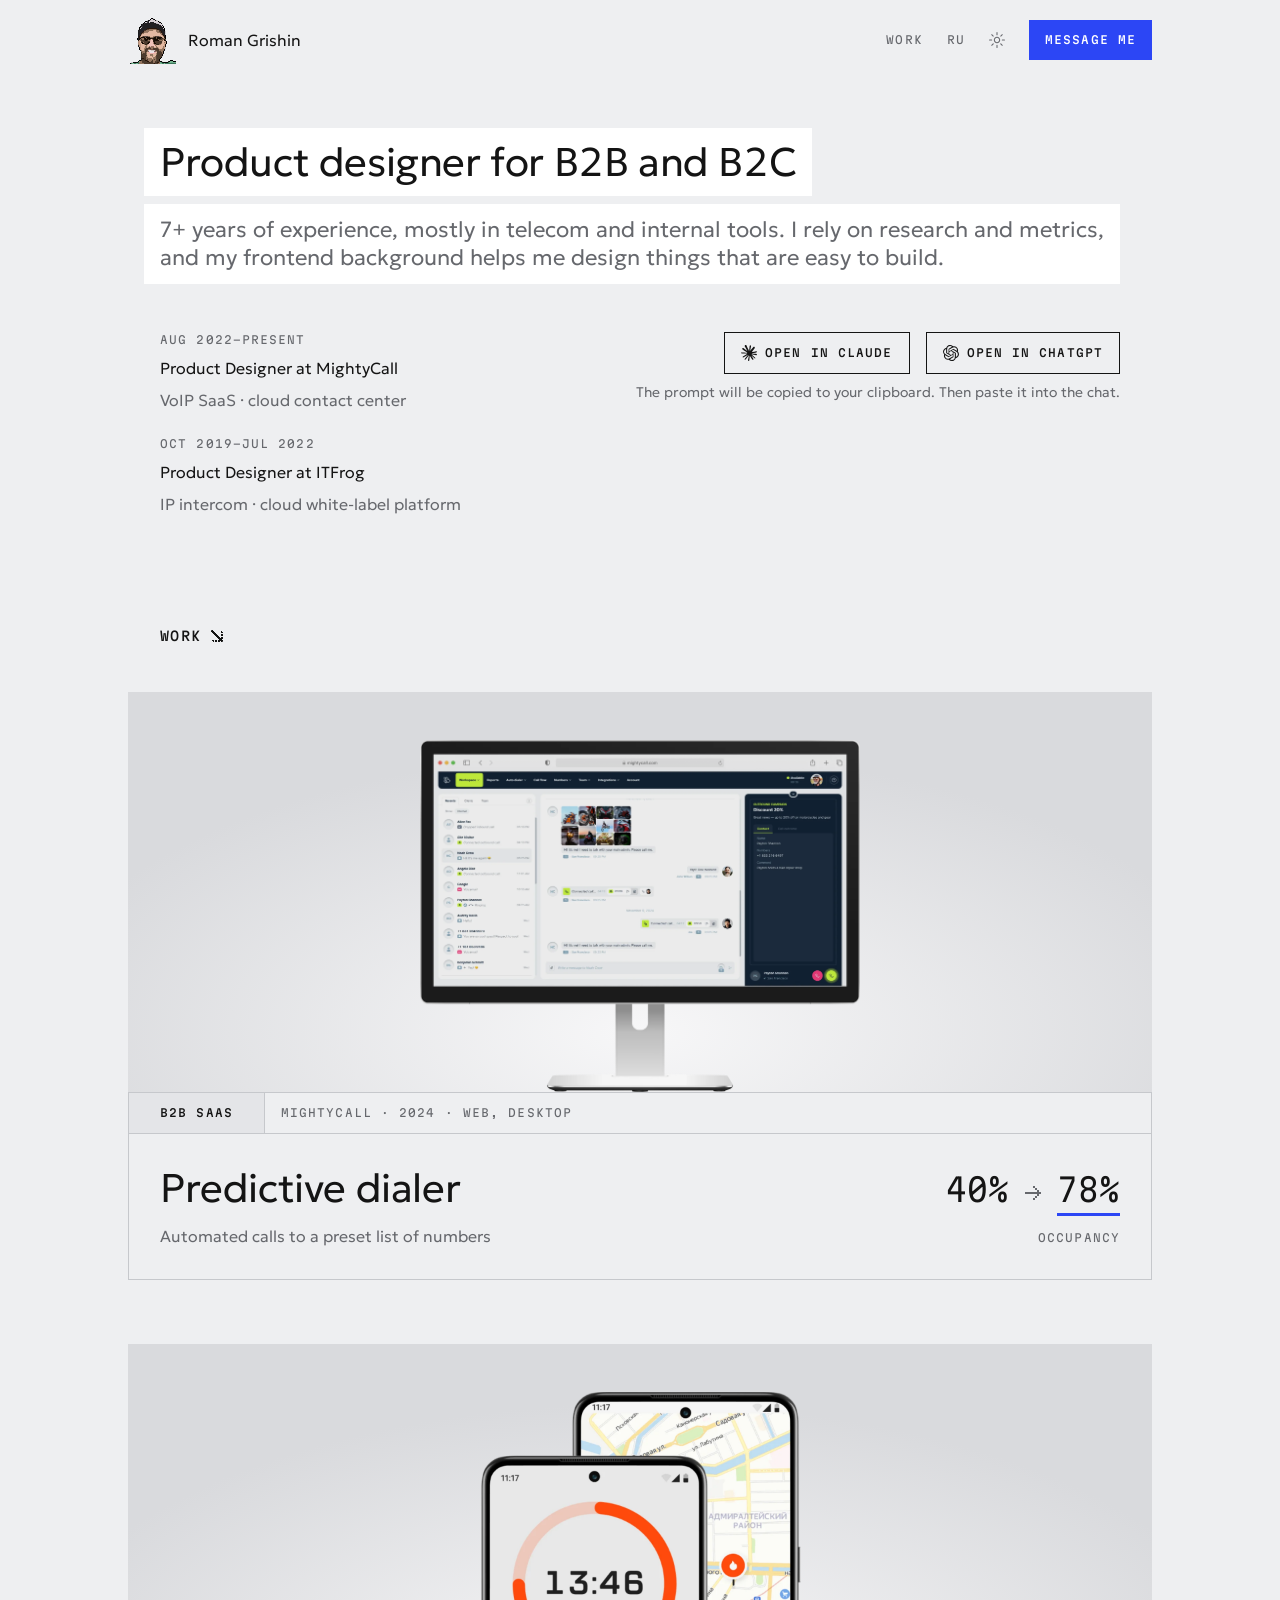
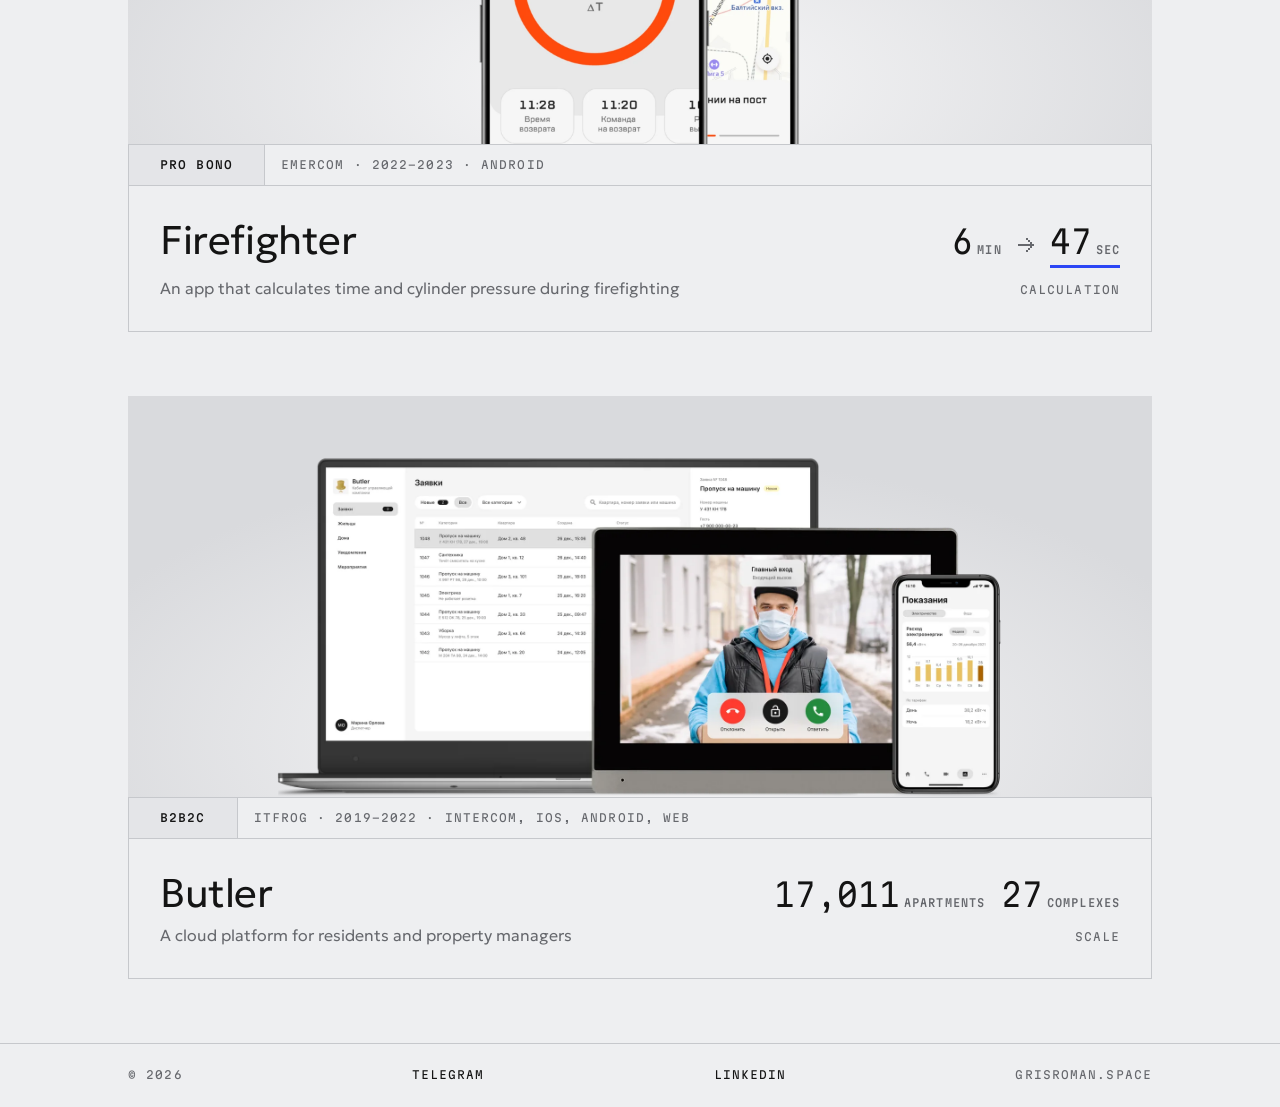
==== commit 7a9db30e: "Английская версия открыта: ссылки EN / RU в шапке, llms на английском" ====
--- a/en/index.html
+++ b/en/index.html
@@ -37,7 +37,7 @@
       </a>
       <nav class="header__nav" aria-label="Main navigation">
         <a class="nav-link label-s" href="#cases">Work</a>
-        <!-- RU скрыт до готовности английской версии: <a class="nav-link label-s" href="../" lang="ru" hreflang="ru">RU</a> -->
+        <a class="nav-link label-s" href="../" lang="ru" hreflang="ru">RU</a>
         <button class="nav-link label-s theme-toggle" type="button" aria-label="Toggle theme">
           <!-- Иконки Radix Icons (MIT): солнце в светлой теме, луна в тёмной -->
           <svg class="theme-icon theme-light" viewBox="0 0 15 15" aria-hidden="true"><path d="M7.5 0C7.77614 0 8 0.223858 8 0.5V2.5C8 2.77614 7.77614 3 7.5 3C7.22386 3 7 2.77614 7 2.5V0.5C7 0.223858 7.22386 0 7.5 0ZM2.1967 2.1967C2.39196 2.00144 2.70854 2.00144 2.90381 2.1967L4.31802 3.61091C4.51328 3.80617 4.51328 4.12276 4.31802 4.31802C4.12276 4.51328 3.80617 4.51328 3.61091 4.31802L2.1967 2.90381C2.00144 2.70854 2.00144 2.39196 2.1967 2.1967ZM0.5 7C0.223858 7 0 7.22386 0 7.5C0 7.77614 0.223858 8 0.5 8H2.5C2.77614 8 3 7.77614 3 7.5C3 7.22386 2.77614 7 2.5 7H0.5ZM2.1967 12.8033C2.00144 12.608 2.00144 12.2915 2.1967 12.0962L3.61091 10.682C3.80617 10.4867 4.12276 10.4867 4.31802 10.682C4.51328 10.8772 4.51328 11.1938 4.31802 11.3891L2.90381 12.8033C2.70854 12.9986 2.39196 12.9986 2.1967 12.8033ZM12.5 7C12.2239 7 12 7.22386 12 7.5C12 7.77614 12.2239 8 12.5 8H14.5C14.7761 8 15 7.77614 15 7.5C15 7.22386 14.7761 7 14.5 7H12.5ZM10.682 4.31802C10.4867 4.12276 10.4867 3.80617 10.682 3.61091L12.0962 2.1967C12.2915 2.00144 12.608 2.00144 12.8033 2.1967C12.9986 2.39196 12.9986 2.70854 12.8033 2.90381L11.3891 4.31802C11.1938 4.51328 10.8772 4.51328 10.682 4.31802ZM8 12.5C8 12.2239 7.77614 12 7.5 12C7.22386 12 7 12.2239 7 12.5V14.5C7 14.7761 7.22386 15 7.5 15C7.77614 15 8 14.7761 8 14.5V12.5ZM10.682 10.682C10.8772 10.4867 11.1938 10.4867 11.3891 10.682L12.8033 12.0962C12.9986 12.2915 12.9986 12.608 12.8033 12.8033C12.608 12.9986 12.2915 12.9986 12.0962 12.8033L10.682 11.3891C10.4867 11.1938 10.4867 10.8772 10.682 10.682ZM5.5 7.5C5.5 6.39543 6.39543 5.5 7.5 5.5C8.60457 5.5 9.5 6.39543 9.5 7.5C9.5 8.60457 8.60457 9.5 7.5 9.5C6.39543 9.5 5.5 8.60457 5.5 7.5ZM7.5 4.5C5.84315 4.5 4.5 5.84315 4.5 7.5C4.5 9.15685 5.84315 10.5 7.5 10.5C9.15685 10.5 10.5 9.15685 10.5 7.5C10.5 5.84315 9.15685 4.5 7.5 4.5Z" fill="currentColor" fill-rule="evenodd" clip-rule="evenodd"/></svg>
--- a/css/home.css
+++ b/css/home.css
@@ -41,9 +41,9 @@
   image-rendering: pixelated;
 }
 
-/* Mobile: всё в одну строку — имя скрыто (аватар ведёт на главную, имя есть в aria-label), промежуток 16 */
+/* Mobile: всё в одну строку — имя скрыто (аватар ведёт на главную, имя есть в aria-label), промежуток 24, как на tablet и desktop (уже 360 — 16, см. ниже) */
 .header__name { display: none; }
-.header__nav { display: flex; align-items: center; gap: var(--space-16); }
+.header__nav { display: flex; align-items: center; gap: var(--space-24); }
 .nav-link {
   display: inline-flex;
   align-items: center;
@@ -53,13 +53,19 @@
 }
 .nav-link:hover, .nav-link:focus-visible { color: var(--fg); }
 
-/* Зона нажатия ссылок шапки — 48 по высоте (как аватар), по бокам на половину промежутка (8, с tablet 12):
+/* Зона нажатия ссылок шапки — 48 по высоте (как аватар), по бокам на половину промежутка (12):
    зоны соседей смыкаются, но не перекрываются. Раскладка шапки не меняется */
 .nav-link { position: relative; }
 .nav-link::before {
   content: "";
   position: absolute;
-  inset: calc(-1 * var(--space-16)) calc(-1 * var(--space-8));
+  inset: calc(-1 * var(--space-16)) calc(-1 * var(--space-12));
+}
+/* Самые узкие телефоны (уже 360): с «EN» / «RU» четыре пункта при 24 не помещаются — аватар сжимается,
+   кнопка переносится. Здесь промежуток 16 и зона по бокам 8 */
+@media (max-width: 359px) {
+  .header__nav { gap: var(--space-16); }
+  .nav-link::before { inset: calc(-1 * var(--space-16)) calc(-1 * var(--space-8)); }
 }
 
 /* Хинт у кнопок без подписи (по Контур.Гайдам): инверсия как у тега, без стрелки и скруглений.
@@ -281,10 +287,11 @@
 @media (min-width: 600px) {
   .header { flex-wrap: wrap; }
   .header__name { display: inline; }
-  .header__nav { gap: var(--space-24); }
-  .nav-link::before { inset: calc(-1 * var(--space-16)) calc(-1 * var(--space-12)); }
 
   .about__inner { grid-template-columns: max-content minmax(0, 1fr); }
+  /* Кнопки нейросетей и подсказка — по правому краю контента: опыт держит левый край, кнопки правый */
+  .ask-ai { align-items: flex-end; text-align: right; }
+  .ask-ai__buttons { justify-content: flex-end; }
 
   .case__cover { padding-top: var(--space-48); }
 
